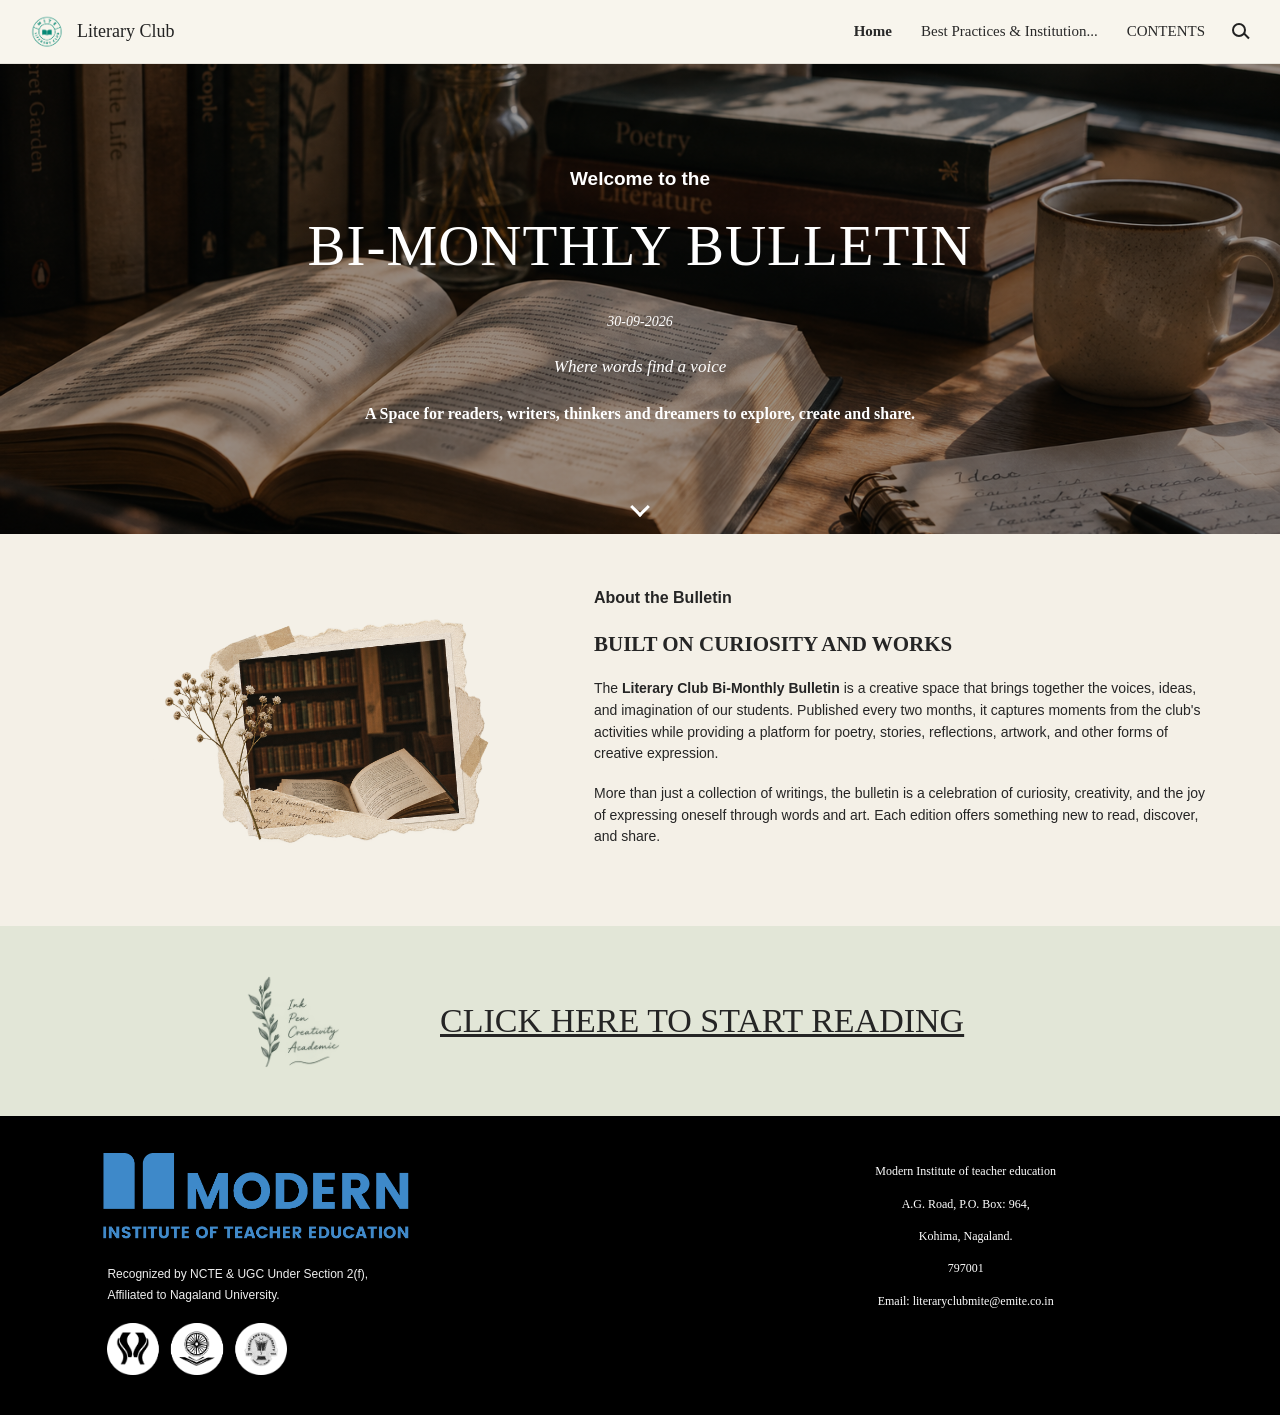
==== index.html @ fc441cd8 "Update index.html" ====
<!DOCTYPE html>
<html lang="en">
<head>
<meta charset="UTF-8">
<meta name="viewport" content="width=device-width, initial-scale=1.0">

<title>Literary Club | Bi-Monthly Bulletin</title>

<style>

/* =========================================================
   RESET
========================================================= */

* {
    margin: 0;
    padding: 0;
    box-sizing: border-box;
}

html {
    scroll-behavior: smooth;
}

body {
    background: #f4f0e7;
    color: #252525;
    font-family: Georgia, "Times New Roman", serif;
    overflow-x: hidden;
}


/* =========================================================
   NAVIGATION
========================================================= */

.navbar {
    height: 64px;
    width: 100%;

    display: flex;
    align-items: center;
    justify-content: space-between;

    padding: 0 30px;

    background: #f8f5ed;

    position: relative;
    z-index: 100;

    border-bottom: 1px solid rgba(0,0,0,0.08);
}


/* LEFT */

.nav-left {
    display: flex;
    align-items: center;
    gap: 13px;
}

.nav-logo {
    width: 34px;
    height: 34px;

    object-fit: contain;
}

.nav-brand {
    font-size: 18px;
    color: #222;
}


/* RIGHT */

.nav-menu {
    display: flex;
    align-items: center;
    gap: 29px;
}

.nav-menu a {
    color: #292929;
    text-decoration: none;

    font-size: 15px;

    transition: opacity 0.2s ease;
}

.nav-menu a:hover {
    opacity: 0.55;
}


/* SEARCH ICON */

.search {
    width: 18px;
    height: 18px;

    position: relative;

    margin-left: -2px;
}

.search::before {
    content: "";

    width: 10px;
    height: 10px;

    border: 2px solid #222;
    border-radius: 50%;

    position: absolute;

    left: 0;
    top: 0;
}

.search::after {
    content: "";

    width: 7px;
    height: 2px;

    background: #222;

    position: absolute;

    left: 11px;
    top: 12px;

    transform: rotate(45deg);
}


/* =========================================================
   HERO
========================================================= */

.hero {
    height: 470px;

    position: relative;

    display: flex;
    align-items: center;
    justify-content: center;

    text-align: center;

    color: white;

    background-image:
        linear-gradient(
            rgba(0,0,0,0.40),
            rgba(0,0,0,0.40)
        ),
        url("Home/Banner.png");

    background-size: cover;
    background-position: center;
}


.hero-content {
    width: 90%;
    max-width: 900px;

    margin-top: -5px;
}


.hero-welcome {
    font-family: Arial, sans-serif;

    font-size: 19px;
    font-weight: 600;

    margin-bottom: 27px;
}


.hero-title {
    font-size: clamp(38px, 5vw, 57px);

    font-weight: 500;

    letter-spacing: 1px;

    line-height: 1;

    margin-bottom: 40px;
}


.hero-date {
    font-size: 14px;

    font-style: italic;

    margin-bottom: 27px;
}


.hero-tagline {
    font-size: 17px;

    font-style: italic;

    margin-bottom: 25px;
}


.hero-description {
    font-size: 16px;

    font-weight: 600;

    line-height: 1.5;
}


/* DOWN ARROW */

.hero-arrow {
    position: absolute;

    bottom: 20px;
    left: 50%;

    width: 14px;
    height: 14px;

    border-right: 3px solid white;
    border-bottom: 3px solid white;

    transform: translateX(-50%) rotate(45deg);
}


/* =========================================================
   ABOUT SECTION
========================================================= */

.about {
    background: #f4f0e7;

    padding: 55px 8% 60px;
}


.about-inner {
    max-width: 1120px;

    margin: auto;

    display: grid;

    grid-template-columns: 42% 58%;

    align-items: center;

    gap: 35px;
}


/* IMAGE */

.about-image-container {
    display: flex;

    justify-content: center;
    align-items: center;
}


.about-image {
    width: 390px;
    height: 270px;

    max-width: 100%;

    object-fit: cover;

    /* Slightly irregular paper shape */

    clip-path: polygon(
        3% 7%,
        11% 4%,
        20% 6%,
        30% 3%,
        40% 6%,
        51% 3%,
        62% 6%,
        73% 3%,
        85% 7%,
        95% 5%,
        97% 18%,
        94% 30%,
        98% 43%,
        95% 56%,
        98% 69%,
        94% 82%,
        97% 93%,
        86% 96%,
        75% 93%,
        64% 97%,
        52% 94%,
        41% 97%,
        30% 93%,
        19% 96%,
        8% 92%,
        4% 96%,
        6% 83%,
        2% 70%,
        5% 57%,
        2% 44%,
        5% 31%,
        2% 18%
    );
}


/* TEXT */

.about-text {
    padding-left: 5px;
}


.about-label {
    font-family: Arial, sans-serif;

    font-size: 16px;

    font-weight: 600;

    margin-bottom: 24px;
}


.about-title {
    font-size: 21px;

    text-transform: uppercase;

    font-weight: 600;

    line-height: 1.3;

    margin-bottom: 20px;
}


.about-text p {
    font-family: Arial, Helvetica, sans-serif;

    font-size: 14px;

    line-height: 1.55;

    margin-bottom: 18px;
}


/* =========================================================
   READING SECTION
========================================================= */

.reading {
    min-height: 190px;

    background: #e2e6d7;

    display: flex;

    align-items: center;
    justify-content: center;

    padding: 35px 8%;
}


.reading-inner {
    width: 100%;
    max-width: 1000px;

    display: grid;

    grid-template-columns: 30% 70%;

    align-items: center;
}


/* DECORATION */

.reading-decoration {
    display: flex;

    justify-content: center;
}

.reading-decoration img {
    width: 180px;

    height: auto;

    object-fit: contain;
}


/* LINK */

.reading-link {
    color: #252525;

    font-size: clamp(25px, 3vw, 34px);

    font-weight: 500;

    text-decoration: underline;

    transition: opacity 0.2s ease;
}

.reading-link:hover {
    opacity: 0.55;
}


/* =========================================================
   FOOTER
========================================================= */

.footer {
    background: #000;

    color: white;

    padding: 37px 8% 40px;
}


.footer-inner {
    max-width: 1120px;

    margin: auto;

    display: grid;

    grid-template-columns: 55% 45%;

    gap: 30px;
}


/* LEFT */

.footer-left {
    display: flex;

    flex-direction: column;

    align-items: flex-start;
}


.mite-logo {
    width: 310px;

    max-width: 100%;

    height: auto;

    margin-bottom: 17px;
}


.footer-left p {
    font-family: Arial, Helvetica, sans-serif;

    font-size: 12px;

    line-height: 1.7;

    color: #eeeeee;

    margin-left: 5px;
}


/* FOOTER ICONS */

.footer-icons {
    display: flex;

    align-items: center;

    gap: 18px;

    margin-top: 18px;

    margin-left: 5px;
}

.footer-icons img {
    width: 180px;

    height: auto;

    object-fit: contain;
}


/* RIGHT */

.footer-right {
    text-align: center;

    padding-top: 2px;
}


.footer-right p {
    font-size: 12px;

    line-height: 2.7;
}


/* =========================================================
   MOBILE
========================================================= */

@media (max-width: 800px) {

    /* NAV */

    .navbar {
        height: 58px;

        padding: 0 16px;
    }

    .nav-brand {
        font-size: 16px;
    }

    .nav-menu {
        gap: 13px;
    }

    .nav-menu a {
        font-size: 12px;
    }

    .nav-menu a:nth-child(2) {
        display: none;
    }

    .footer-icons {
        margin-left: 0;

        justify-content: center;
    }


    /* HERO */

    .hero {
        height: 430px;
    }

    .hero-welcome {
        font-size: 17px;

        margin-bottom: 20px;
    }

    .hero-title {
        font-size: 34px;

        margin-bottom: 28px;
    }

    .hero-date {
        margin-bottom: 22px;
    }

    .hero-tagline {
        font-size: 15px;
    }

    .hero-description {
        font-size: 14px;

        padding: 0 10px;
    }


    /* ABOUT */

    .about {
        padding: 45px 7%;
    }

    .about-inner {
        grid-template-columns: 1fr;

        gap: 25px;
    }

    .about-image {
        width: 100%;

        max-width: 390px;

        height: 245px;
    }

    .about-text {
        padding-left: 0;
    }


    /* READING */

    .reading {
        padding: 40px 7%;
    }

    .reading-inner {
        grid-template-columns: 1fr;

        gap: 25px;

        text-align: center;
    }

    .reading-link {
        font-size: 25px;
    }


    /* FOOTER */

    .footer {
        padding: 35px 8%;
    }

    .footer-inner {
        grid-template-columns: 1fr;

        text-align: center;

        gap: 35px;
    }

    .footer-left {
        align-items: center;
    }

    .footer-left p {
        margin-left: 0;
    }

    .footer-right {
        text-align: center;
    }

}


/* =========================================================
   SMALL PHONES
========================================================= */

@media (max-width: 450px) {

    .nav-menu a:first-child {
        display: none;
    }

    .hero {
        height: 400px;
    }

    .hero-title {
        font-size: 29px;
    }

    .hero-description {
        font-size: 13px;
    }

    .about-title {
        font-size: 19px;
    }

}

</style>
</head>


<body>


<!-- =====================================================
     NAVIGATION
===================================================== -->

<header class="navbar">

    <div class="nav-left">

        <img
            src="Home/Club logo.png"
            class="nav-logo"
            alt="Literary Club Logo"
        >

        <span class="nav-brand">
            Literary Club
        </span>

    </div>


    <nav class="nav-menu">

        <a href="index.html">
            <strong>Home</strong>
        </a>

        <a href="#">
            Best Practices &amp; Institution...
        </a>

        <a href="#contents">
            CONTENTS
        </a>

        <span class="search"></span>

    </nav>

</header>



<!-- =====================================================
     HERO
===================================================== -->

<section class="hero">

    <div class="hero-content">

        <div class="hero-welcome">
            Welcome to the
        </div>

        <h1 class="hero-title">
            BI-MONTHLY BULLETIN
        </h1>

        <div class="hero-date">
            30-09-2026
        </div>

        <div class="hero-tagline">
            Where words find a voice
        </div>

        <div class="hero-description">
            A Space for readers, writers, thinkers and dreamers to explore,
            create and share.
        </div>

    </div>


    <div class="hero-arrow"></div>

</section>



<!-- =====================================================
     ABOUT
===================================================== -->

<section class="about">

    <div class="about-inner">


        <div class="about-image-container">

            <img
                src="Home/About_Us.png"
                class="about-image"
                alt="Books and literature"
            >

        </div>


        <div class="about-text">

            <div class="about-label">
                About the Bulletin
            </div>

            <h2 class="about-title">
                Built on curiosity and works
            </h2>

            <p>
                The <strong>Literary Club Bi-Monthly Bulletin</strong>
                is a creative space that brings together the voices,
                ideas, and imagination of our students. Published every
                two months, it captures moments from the club's activities
                while providing a platform for poetry, stories, reflections,
                artwork, and other forms of creative expression.
            </p>

            <p>
                More than just a collection of writings, the bulletin is a
                celebration of curiosity, creativity, and the joy of
                expressing oneself through words and art. Each edition
                offers something new to read, discover, and share.
            </p>

        </div>

    </div>

</section>



<!-- =====================================================
     START READING
===================================================== -->

<section class="reading" id="contents">

    <div class="reading-inner">


        <div class="reading-decoration">

            <img
                src="Home/Home Element 1.png"
                alt=""
            >

        </div>


        <div>

            <a
                href="bulletin/index.html"
                class="reading-link"
            >
                CLICK HERE TO START READING
            </a>

        </div>

    </div>

</section>



<!-- =====================================================
     FOOTER
===================================================== -->

<footer class="footer">

    <div class="footer-inner">


        <div class="footer-left">

            <img
                src="Home/MITE Logo.png"
                class="mite-logo"
                alt="Modern Institute of Teacher Education"
            >

            <p>
                Recognized by NCTE &amp; UGC Under Section 2(f),<br>
                Affiliated to Nagaland University.
            </p>


            <div class="footer-icons">

                <img
                    src="Home/Footer Icons.png"
                    alt="NCTE"
                >

            </div>

        </div>


        <div class="footer-right">

            <p>
                Modern Institute of teacher education
            </p>

            <p>
                A.G. Road, P.O. Box: 964,<br>
                Kohima, Nagaland.<br>
                797001
            </p>

            <p>
                Email: literaryclubmite@emite.co.in
            </p>

        </div>

    </div>

</footer>


</body>
</html>
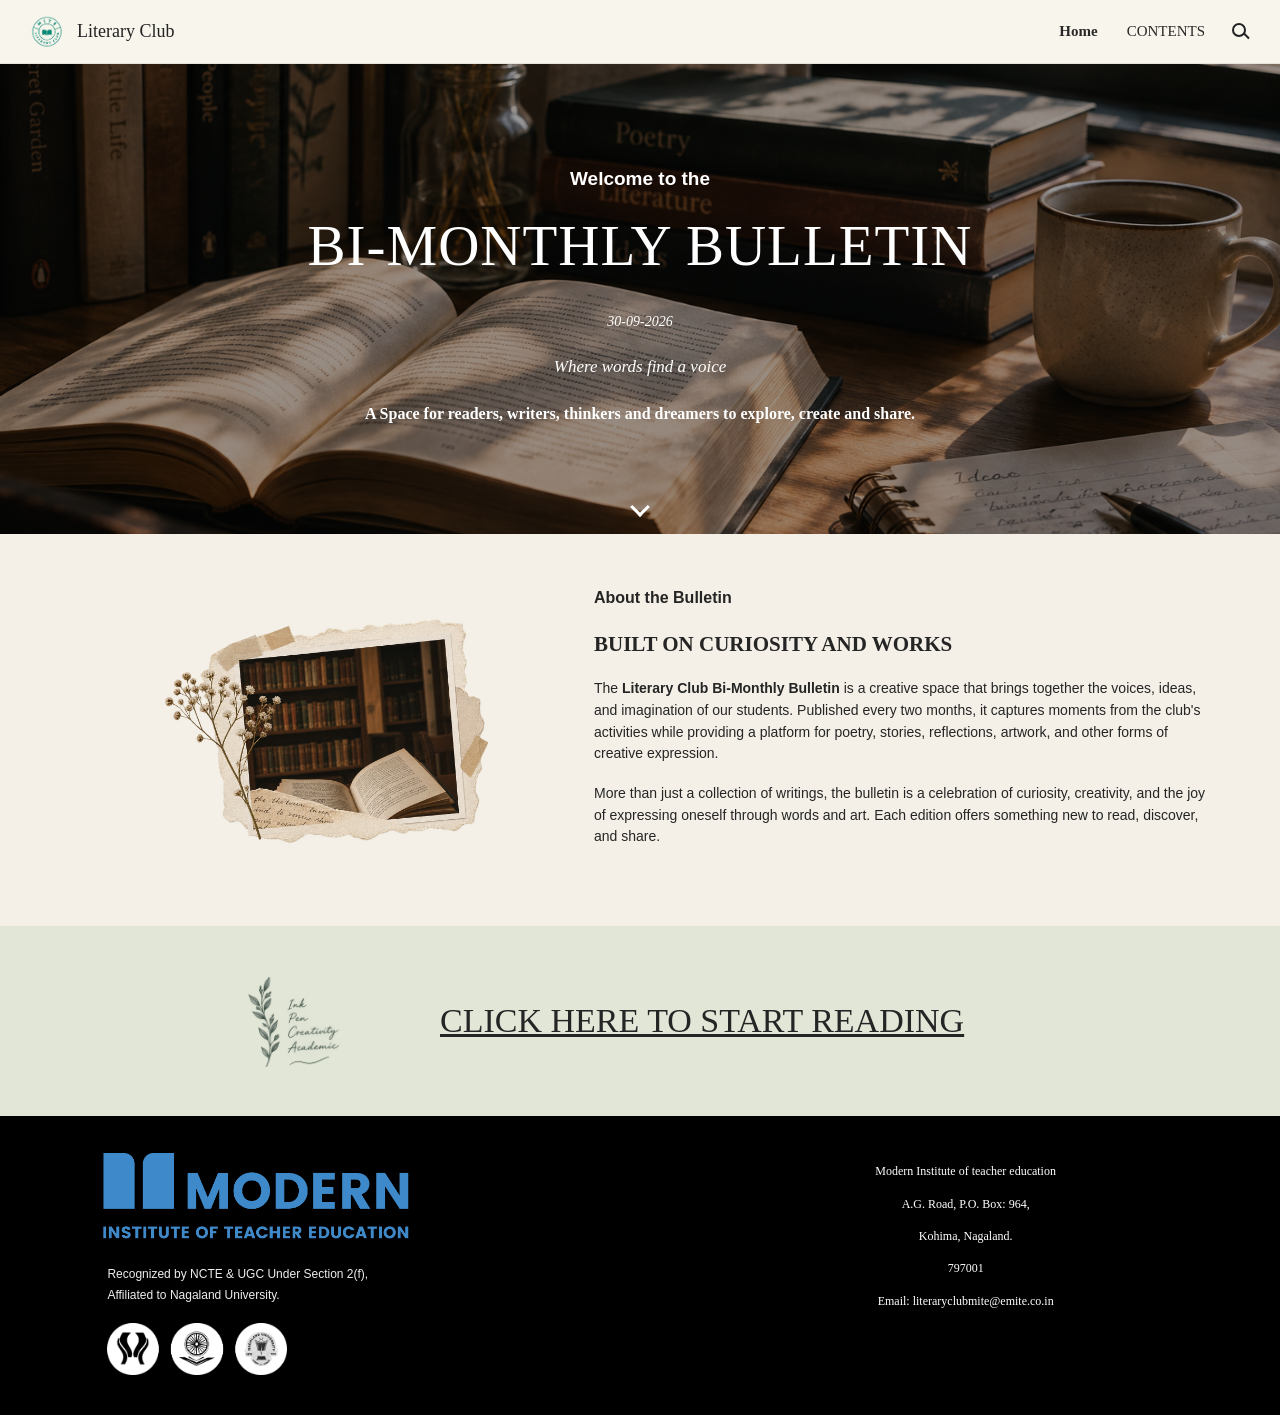
==== commit 854ba021: "Update index.html" ====
--- a/index.html
+++ b/index.html
@@ -94,9 +94,6 @@
 .nav-menu a:hover {
     opacity: 0.55;
 }
-
-
-/* SEARCH ICON */
 
 .search {
     width: 18px;
@@ -494,30 +491,19 @@
 
     margin-left: 5px;
 }
-
-
-/* FOOTER ICONS */
-
 .footer-icons {
     display: flex;
-
     align-items: center;
-
     gap: 18px;
-
     margin-top: 18px;
-
     margin-left: 5px;
 }
 
 .footer-icons img {
     width: 180px;
-
     height: auto;
-
     object-fit: contain;
 }
-
 
 /* RIGHT */
 
@@ -561,15 +547,10 @@
         font-size: 12px;
     }
 
-    .nav-menu a:nth-child(2) {
-        display: none;
-    }
-
-    .footer-icons {
-        margin-left: 0;
-
-        justify-content: center;
-    }
+   .footer-icons {
+    margin-left: 0;
+    justify-content: center;
+   }
 
 
     /* HERO */
@@ -721,6 +702,7 @@
 
     <div class="nav-left">
 
+        <!-- CHANGE THIS IMAGE -->
         <img
             src="Home/Club logo.png"
             class="nav-logo"
@@ -740,10 +722,6 @@
             <strong>Home</strong>
         </a>
 
-        <a href="#">
-            Best Practices &amp; Institution...
-        </a>
-
         <a href="#contents">
             CONTENTS
         </a>
@@ -804,6 +782,8 @@
 
 
         <div class="about-image-container">
+
+            <!-- CHANGE THIS IMAGE -->
 
             <img
                 src="Home/About_Us.png"
@@ -859,6 +839,8 @@
 
         <div class="reading-decoration">
 
+            <!-- CHANGE THIS IMAGE -->
+
             <img
                 src="Home/Home Element 1.png"
                 alt=""
@@ -868,6 +850,8 @@
 
 
         <div>
+
+            <!-- CHANGE THIS LINK -->
 
             <a
                 href="bulletin/index.html"
@@ -895,6 +879,8 @@
 
         <div class="footer-left">
 
+            <!-- CHANGE THIS IMAGE -->
+
             <img
                 src="Home/MITE Logo.png"
                 class="mite-logo"
@@ -905,17 +891,14 @@
                 Recognized by NCTE &amp; UGC Under Section 2(f),<br>
                 Affiliated to Nagaland University.
             </p>
-
-
-            <div class="footer-icons">
-
-                <img
-                    src="Home/Footer Icons.png"
-                    alt="NCTE"
-                >
-
-            </div>
-
+<div class="footer-icons">
+
+    <img
+        src="Home/Footer Icons.png"
+        alt="NCTE"
+    >
+
+</div>
         </div>
 
 
@@ -944,3 +927,6 @@
 
 </body>
 </html>
+
+
+
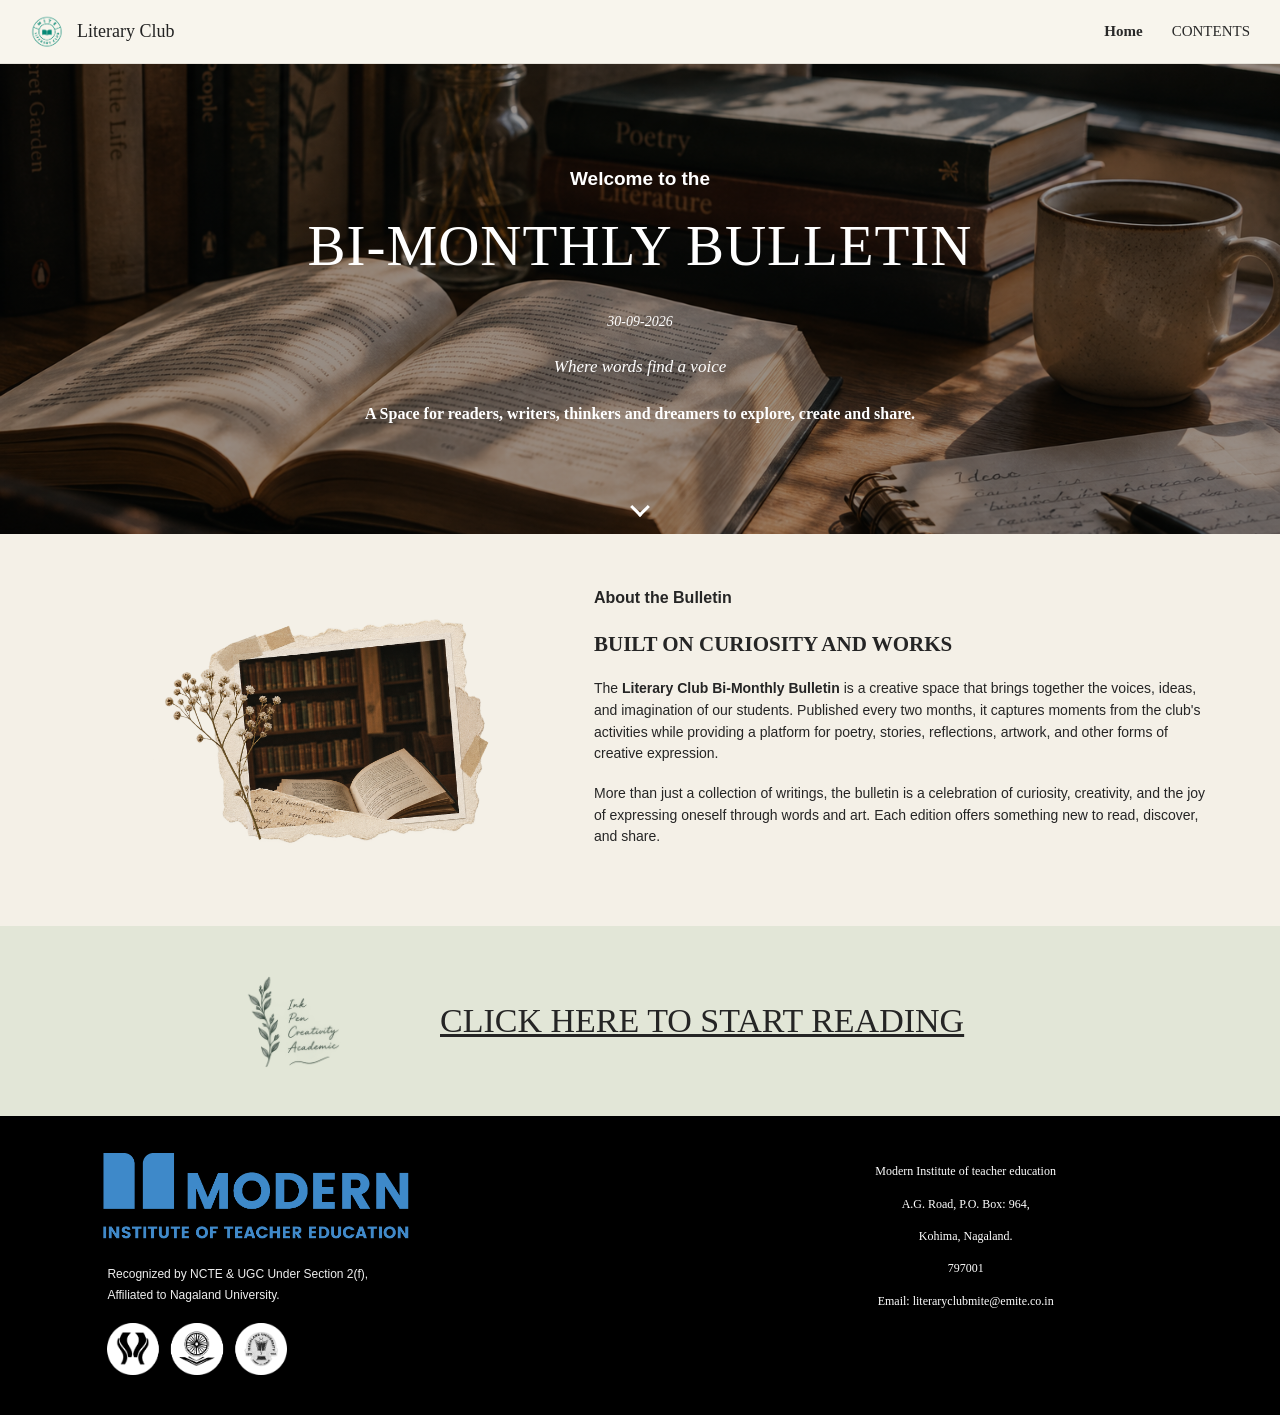
==== commit ab969997: "Update index.html" ====
--- a/index.html
+++ b/index.html
@@ -93,46 +93,6 @@
 
 .nav-menu a:hover {
     opacity: 0.55;
-}
-
-.search {
-    width: 18px;
-    height: 18px;
-
-    position: relative;
-
-    margin-left: -2px;
-}
-
-.search::before {
-    content: "";
-
-    width: 10px;
-    height: 10px;
-
-    border: 2px solid #222;
-    border-radius: 50%;
-
-    position: absolute;
-
-    left: 0;
-    top: 0;
-}
-
-.search::after {
-    content: "";
-
-    width: 7px;
-    height: 2px;
-
-    background: #222;
-
-    position: absolute;
-
-    left: 11px;
-    top: 12px;
-
-    transform: rotate(45deg);
 }
 
 
@@ -722,11 +682,9 @@
             <strong>Home</strong>
         </a>
 
-        <a href="#contents">
+        <a href="content/index.html">
             CONTENTS
         </a>
-
-        <span class="search"></span>
 
     </nav>
 
@@ -854,7 +812,7 @@
             <!-- CHANGE THIS LINK -->
 
             <a
-                href="bulletin/index.html"
+                href="content/index.html"
                 class="reading-link"
             >
                 CLICK HERE TO START READING
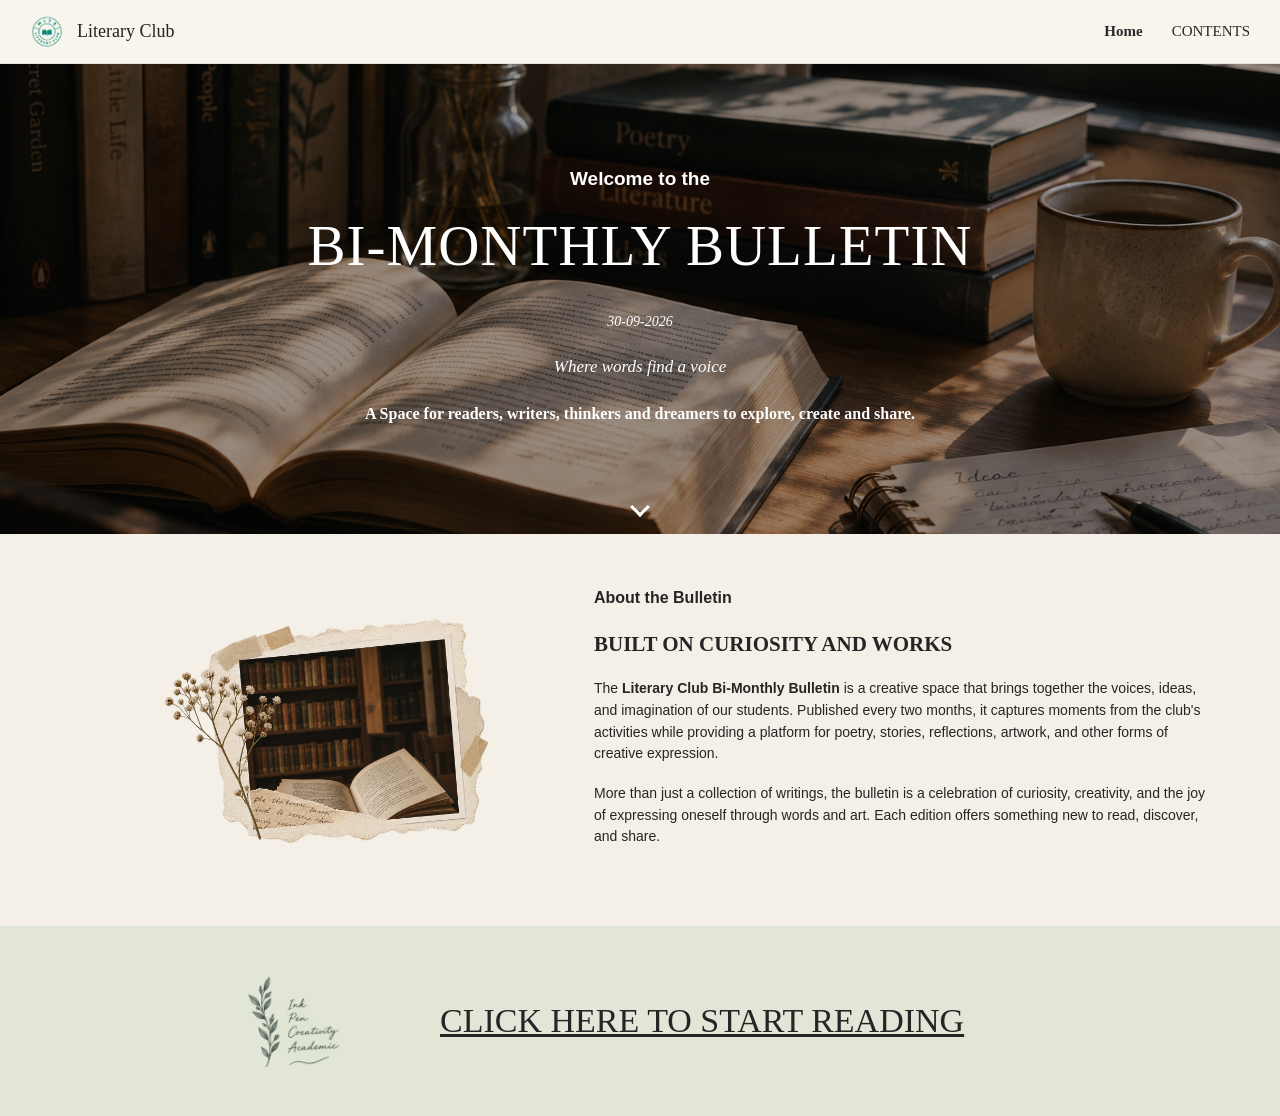
==== commit 262a2322: "Update index.html" ====
--- a/index.html
+++ b/index.html
@@ -825,64 +825,6 @@
 </section>
 
 
-
-<!-- =====================================================
-     FOOTER
-===================================================== -->
-
-<footer class="footer">
-
-    <div class="footer-inner">
-
-
-        <div class="footer-left">
-
-            <!-- CHANGE THIS IMAGE -->
-
-            <img
-                src="Home/MITE Logo.png"
-                class="mite-logo"
-                alt="Modern Institute of Teacher Education"
-            >
-
-            <p>
-                Recognized by NCTE &amp; UGC Under Section 2(f),<br>
-                Affiliated to Nagaland University.
-            </p>
-<div class="footer-icons">
-
-    <img
-        src="Home/Footer Icons.png"
-        alt="NCTE"
-    >
-
-</div>
-        </div>
-
-
-        <div class="footer-right">
-
-            <p>
-                Modern Institute of teacher education
-            </p>
-
-            <p>
-                A.G. Road, P.O. Box: 964,<br>
-                Kohima, Nagaland.<br>
-                797001
-            </p>
-
-            <p>
-                Email: literaryclubmite@emite.co.in
-            </p>
-
-        </div>
-
-    </div>
-
-</footer>
-
-
 </body>
 </html>
 
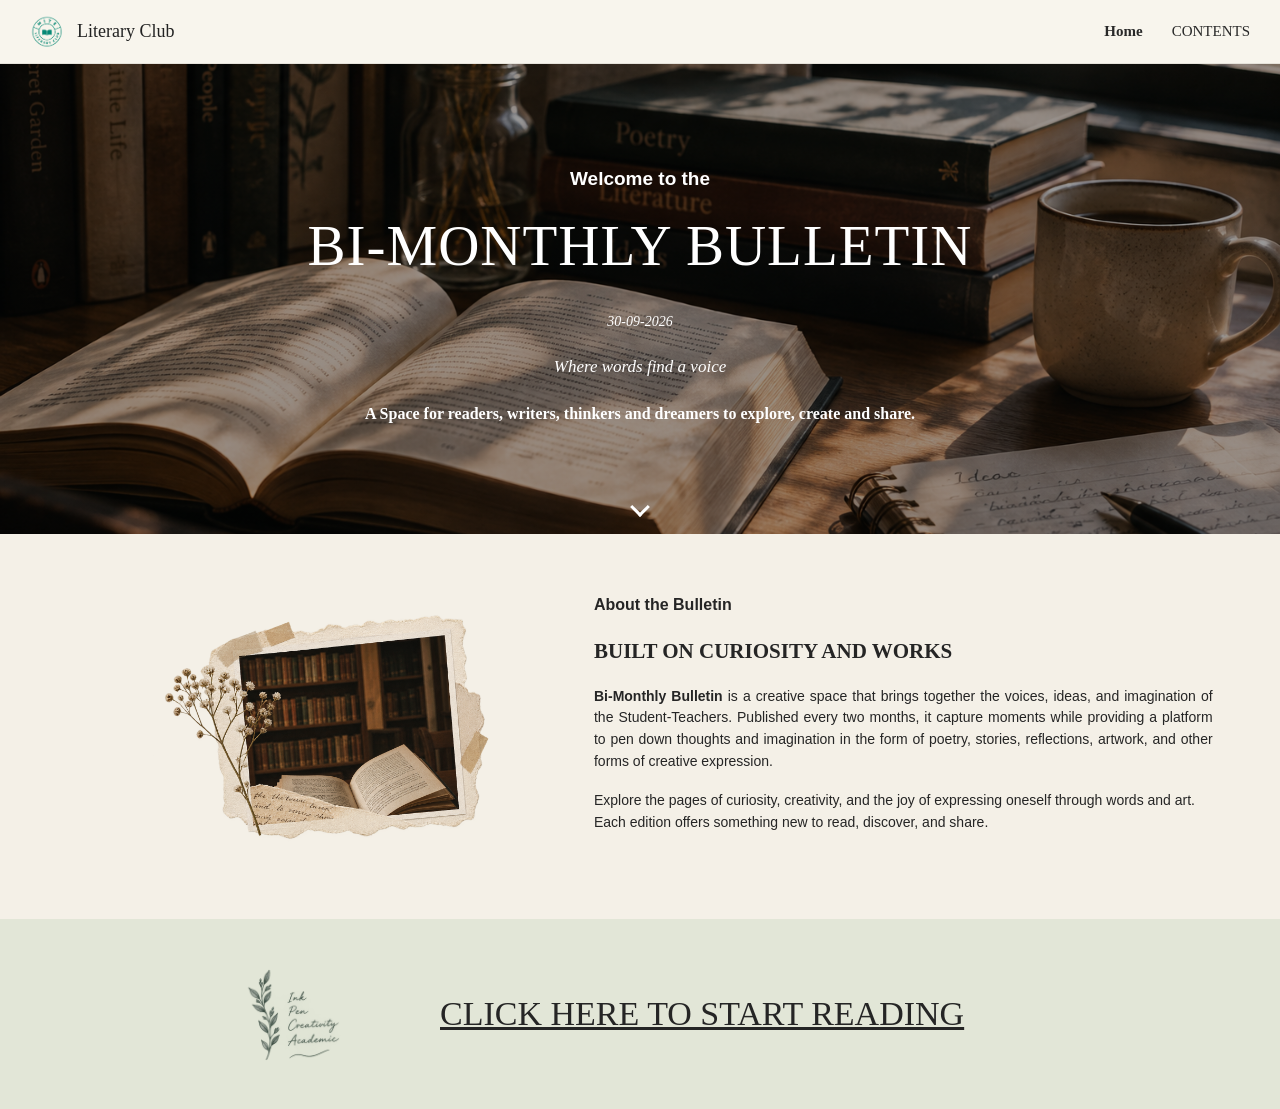
==== commit 49a57654: "Update index.html" ====
--- a/index.html
+++ b/index.html
@@ -762,18 +762,17 @@
                 Built on curiosity and works
             </h2>
 
-            <p>
-                The <strong>Literary Club Bi-Monthly Bulletin</strong>
+            <p style="text-align: justify;">
+                <strong>Bi-Monthly Bulletin</strong>
                 is a creative space that brings together the voices,
-                ideas, and imagination of our students. Published every
-                two months, it captures moments from the club's activities
-                while providing a platform for poetry, stories, reflections,
+                ideas, and imagination of the Student-Teachers. Published every
+                two months, it capture moments while providing a platform to pen down
+                thoughts and imagination in the form of poetry, stories, reflections,
                 artwork, and other forms of creative expression.
             </p>
 
             <p>
-                More than just a collection of writings, the bulletin is a
-                celebration of curiosity, creativity, and the joy of
+                Explore the pages of curiosity, creativity, and the joy of
                 expressing oneself through words and art. Each edition
                 offers something new to read, discover, and share.
             </p>
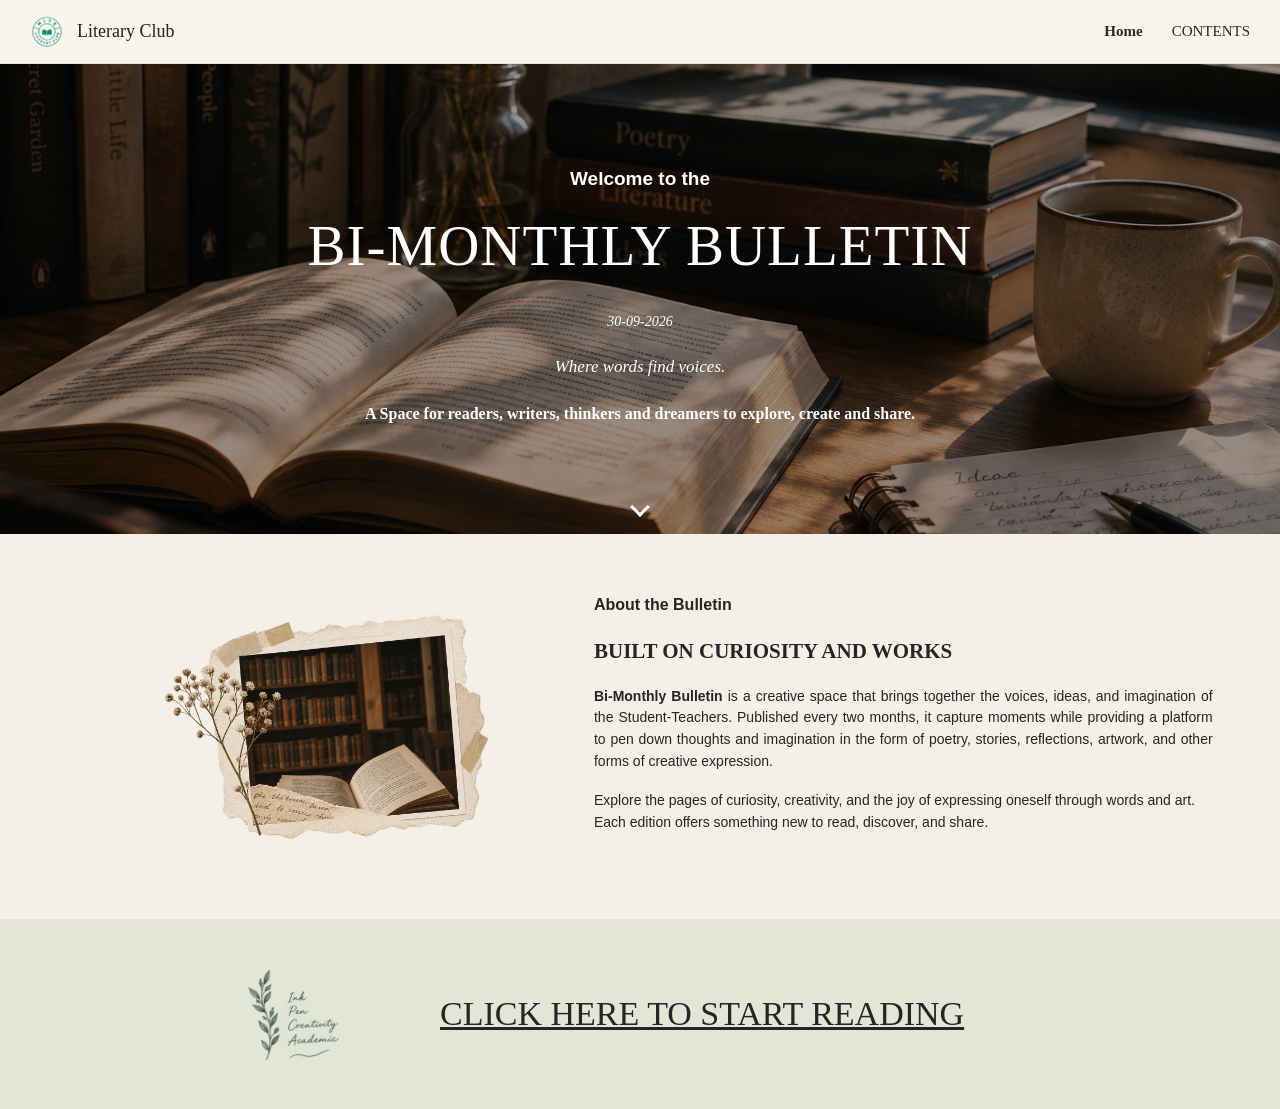
==== commit cda489f5: "Update index.html" ====
--- a/index.html
+++ b/index.html
@@ -713,7 +713,7 @@
         </div>
 
         <div class="hero-tagline">
-            Where words find a voice
+            Where words find voices.
         </div>
 
         <div class="hero-description">
